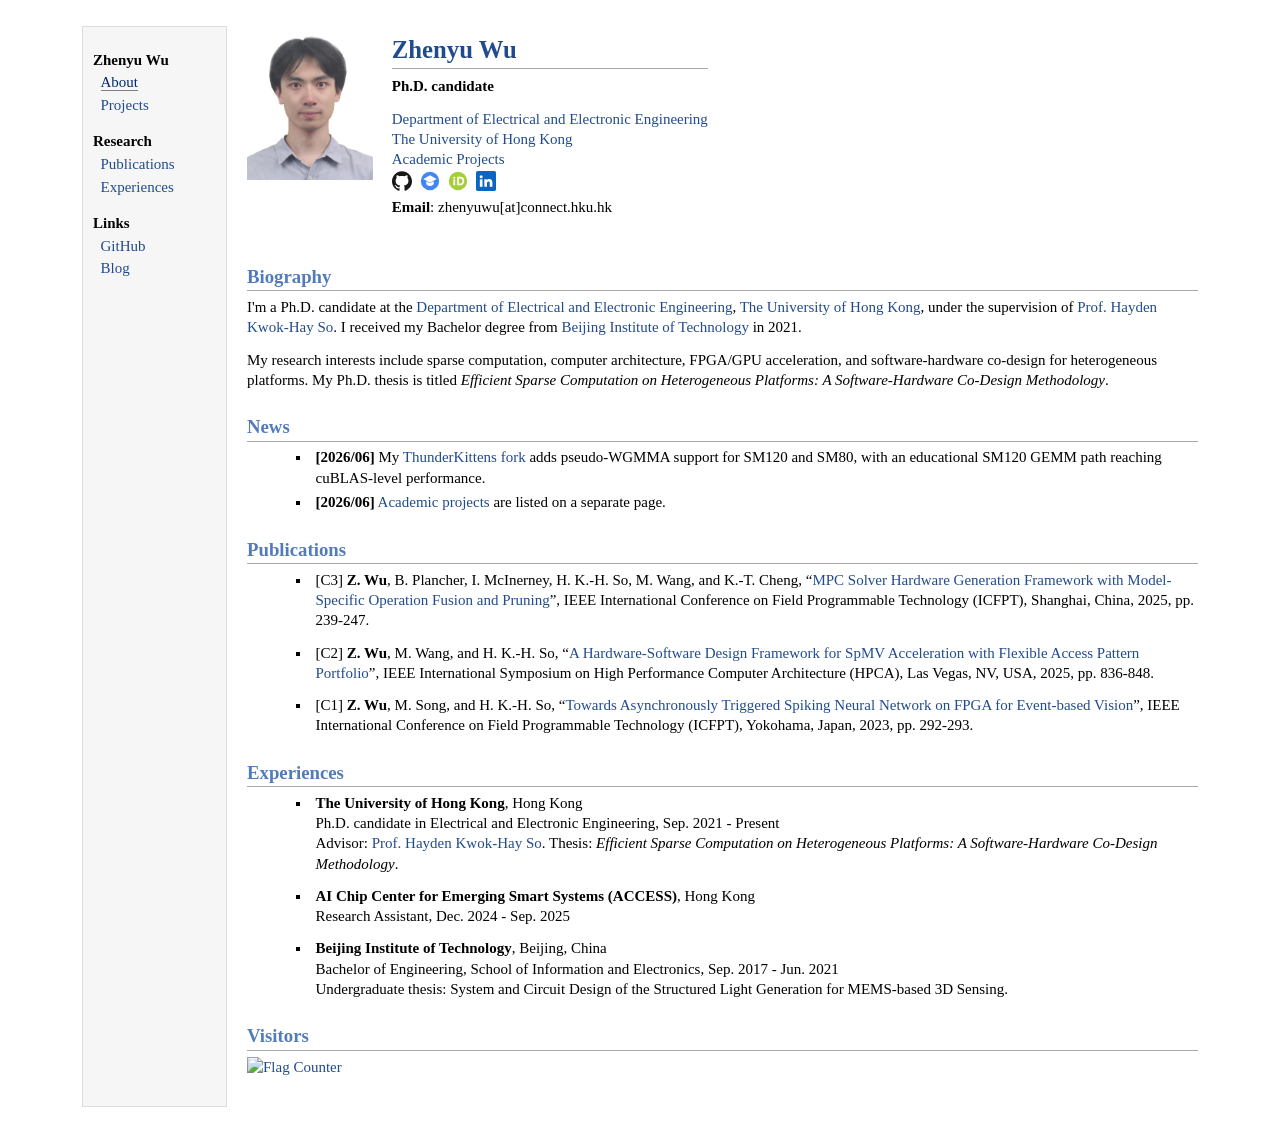
==== index.html @ 4cdd43d6 "Build academic homepage" ====
<!DOCTYPE html>
<html lang="en">
<head>
<meta name="generator" content="jemdoc, see https://github.com/jem/jemdoc" />
<meta charset="utf-8" />
<meta name="viewport" content="width=device-width, initial-scale=1" />
<link rel="stylesheet" href="site.css" type="text/css" />
<title>Zhenyu Wu</title>
</head>
<body>
<table summary="Table for page layout." id="tlayout">
<tr valign="top">
<td id="layout-menu">
<div class="menu-category">Zhenyu Wu</div>
<div class="menu-item"><a href="index.html" class="current">About</a></div>
<div class="menu-item"><a href="projects.html">Projects</a></div>
<div class="menu-category">Research</div>
<div class="menu-item"><a href="index.html#publications">Publications</a></div>
<div class="menu-item"><a href="index.html#experiences">Experiences</a></div>
<div class="menu-category">Links</div>
<div class="menu-item"><a href="https://github.com/KevinLikesDrinkingCoffee">GitHub</a></div>
<div class="menu-item"><a href="https://zywu99.bearblog.dev/">Blog</a></div>
</td>
<td id="layout-content">
<table class="imgtable"><tr><td>
<img src="assets/photo.jpeg" alt="Zhenyu Wu" width="126px" />&nbsp;</td>
<td align="left">
<h1>Zhenyu Wu</h1>
<p><b>Ph.D. candidate</b></p>
<p>
<a href="https://www.eee.hku.hk/" target="blank">Department of Electrical and Electronic Engineering</a><br />
<a href="https://www.hku.hk/" target="blank">The University of Hong Kong</a><br />
<a href="projects.html">Academic Projects</a><br />
<span class="social-links">
<a class="icon-link" href="https://github.com/KevinLikesDrinkingCoffee" target="blank" title="GitHub"><img class="inline-icon" src="assets/github-mark.svg" alt="GitHub" /></a>
<a class="icon-link" href="https://scholar.google.com/citations?user=T4tqajAAAAAJ&amp;hl=en" target="blank" title="Google Scholar"><img class="inline-icon" src="assets/google-scholar.svg" alt="Google Scholar" /></a>
<a class="icon-link" href="https://orcid.org/0009-0004-9416-7967" target="blank" title="ORCID"><img class="inline-icon" src="assets/orcid.svg" alt="ORCID" /></a>
<a class="icon-link" href="https://www.linkedin.com/in/zhenyu-w-a6935a266/" target="blank" title="LinkedIn"><img class="inline-icon" src="assets/linkedin.svg" alt="LinkedIn" /></a>
</span><br />
<b>Email</b>: zhenyuwu[at]connect.hku.hk
</p>
</td></tr></table>
<h2>Biography</h2>
<p>I'm a Ph.D. candidate at the <a href="https://www.eee.hku.hk/">Department of Electrical and Electronic Engineering</a>,
<a href="https://www.hku.hk/">The University of Hong Kong</a>, under the supervision of
<a href="https://www.eee.hku.hk/~hso/">Prof. Hayden Kwok-Hay So</a>. I received my Bachelor degree from
<a href="https://www.bit.edu.cn/">Beijing Institute of Technology</a> in 2021.</p>
<p>My research interests include sparse computation, computer architecture,
FPGA/GPU acceleration, and software-hardware co-design for heterogeneous platforms.
My Ph.D. thesis is titled <i>Efficient Sparse Computation on Heterogeneous Platforms:
A Software-Hardware Co-Design Methodology</i>.</p>
<h2>News</h2>
<ul>
<li><p><span class="news-date">[2026/06]</span> My <a href="https://github.com/KevinLikesDrinkingCoffee/ThunderKittens">ThunderKittens fork</a> adds pseudo-WGMMA support for SM120 and SM80, with an educational SM120 GEMM path reaching cuBLAS-level performance.</p>
</li>
<li><p><span class="news-date">[2026/06]</span> <a href="projects.html">Academic projects</a> are listed on a separate page.</p>
</li>
</ul>
<span id="publications"></span>
<h2>Publications</h2>
<ul>
<li><p>[C3] <b>Z. Wu</b>, B. Plancher, I. McInerney, H. K.-H. So, M. Wang, and K.-T. Cheng,
&ldquo;<a href="https://doi.org/10.1109/ICFPT67023.2025.00047" target="blank">MPC Solver Hardware Generation Framework with Model-Specific Operation Fusion and Pruning</a>&rdquo;,
IEEE International Conference on Field Programmable Technology (ICFPT), Shanghai, China, 2025, pp. 239-247.</p></li>
</ul>
<ul>
<li><p>[C2] <b>Z. Wu</b>, M. Wang, and H. K.-H. So,
&ldquo;<a href="https://doi.org/10.1109/HPCA61900.2025.00068" target="blank">A Hardware-Software Design Framework for SpMV Acceleration with Flexible Access Pattern Portfolio</a>&rdquo;,
IEEE International Symposium on High Performance Computer Architecture (HPCA), Las Vegas, NV, USA, 2025, pp. 836-848.</p></li>
</ul>
<ul>
<li><p>[C1] <b>Z. Wu</b>, M. Song, and H. K.-H. So,
&ldquo;<a href="https://doi.org/10.1109/ICFPT59805.2023.00051" target="blank">Towards Asynchronously Triggered Spiking Neural Network on FPGA for Event-based Vision</a>&rdquo;,
IEEE International Conference on Field Programmable Technology (ICFPT), Yokohama, Japan, 2023, pp. 292-293.</p></li>
</ul>
<span id="experiences"></span>
<h2>Experiences</h2>
<ul>
<li><p><b>The University of Hong Kong</b>, Hong Kong <br />
Ph.D. candidate in Electrical and Electronic Engineering, Sep. 2021 - Present <br />
Advisor: <a href="https://www.eee.hku.hk/~hso/">Prof. Hayden Kwok-Hay So</a>. Thesis: <i>Efficient Sparse Computation on Heterogeneous Platforms: A Software-Hardware Co-Design Methodology</i>.</p>
</li>
</ul>
<ul>
<li><p><b>AI Chip Center for Emerging Smart Systems (ACCESS)</b>, Hong Kong <br />
Research Assistant, Dec. 2024 - Sep. 2025</p>
</li>
</ul>
<ul>
<li><p><b>Beijing Institute of Technology</b>, Beijing, China <br />
Bachelor of Engineering, School of Information and Electronics, Sep. 2017 - Jun. 2021 <br />
Undergraduate thesis: System and Circuit Design of the Structured Light Generation for MEMS-based 3D Sensing.</p>
</li>
</ul>
<h2>Visitors</h2>
<div class="visitor-counter">
<a href="https://info.flagcounter.com/bIcn"><img src="https://s01.flagcounter.com/count/bIcn/bg_FFFFFF/txt_000000/border_CCCCCC/columns_4/maxflags_20/viewers_0/labels_0/pageviews_1/flags_0/percent_0/" alt="Flag Counter" border="0"></a>
</div>
<div id="footer">
<div id="footer-text">
Last updated 2026-06-01 00:27:55 +08. Built with <a href="https://github.com/jem/jemdoc">jemdoc</a>.
</div>
</div>
</td>
</tr>
</table>
</body>
</html>
---- site.css ----
html {
  background: #ffffff;
}

* {
  box-sizing: border-box;
}

body {
  margin: 0;
  padding: 0 0 24px;
  background: #ffffff;
  color: #000000;
  font-family: Georgia, serif;
  font-size: 15px;
  line-height: 1.35;
}

table#tlayout {
  width: min(1120px, calc(100% - 40px));
  margin: 24px auto 0;
  border: none;
  border-collapse: separate;
  background: #ffffff;
}

#layout-menu {
  width: 145px;
  padding: 0.5em 10px 1.0em;
  border: 1px solid #dddddd;
  background: #f6f6f6;
  text-align: left;
  vertical-align: top;
  white-space: nowrap;
}

#layout-content {
  padding: 0 0 2.0em 1.2em;
  border: none;
  background: #ffffff;
  text-align: left;
  vertical-align: top;
}

.menu-category {
  margin-top: 0.8em;
  padding-top: 0.2em;
  padding-bottom: 0.1em;
  font-weight: bold;
}

.menu-item {
  padding-left: 16px;
  text-indent: -16px;
}

#layout-menu a {
  line-height: 1.5em;
  margin-left: 0.5em;
}

#layout-menu a.current:link,
#layout-menu a.current:visited {
  color: #022b6d;
  border-bottom: 1px gray solid;
}

a,
a > tt,
#layout-menu a:link,
#layout-menu a:visited {
  color: #224b8d;
  text-decoration: none;
}

a:hover {
  border-bottom: 1px gray dotted;
}

#layout-menu a:hover {
  border-bottom: none;
  text-decoration: none;
}

img {
  max-width: 100%;
}

.inline-icon,
.menu-icon {
  width: 18px;
  height: 18px;
  vertical-align: -3px;
}

.social-links {
  display: inline-flex;
  align-items: center;
  gap: 8px;
  margin: 2px 0 4px;
}

.social-links .inline-icon {
  width: 20px;
  height: 20px;
}

.news-date {
  font-weight: bold;
}

.visitor-counter {
  margin-top: 0.4em;
}

.visitor-counter img {
  max-width: 100%;
  height: auto;
}

.icon-link,
.repo-link {
  display: inline-flex;
  align-items: center;
  gap: 4px;
  border-bottom: none;
}

.icon-link:hover,
.repo-link:hover {
  border-bottom: none;
}

h1,
h2,
h3 {
  color: #527bbd;
  margin-top: 0.7em;
  margin-bottom: 0.3em;
  padding-top: 0.5em;
  padding-bottom: 0.2em;
  line-height: 1.0;
  border-bottom: 1px solid #aaaaaa;
}

h1 {
  font-size: 165%;
  color: #224b8d;
}

h2 {
  padding-top: 0.8em;
  font-size: 125%;
}

h3 {
  font-size: 110%;
  border-bottom: none;
}

p {
  margin-top: 0;
  margin-bottom: 0.8em;
  padding: 0;
}

ul,
ol,
dl {
  margin-top: 0.2em;
  margin-bottom: 0.8em;
  padding-top: 0;
}

ul {
  list-style-position: outside;
  list-style-type: square;
}

li {
  margin-left: 1.6em;
  padding-left: 0.3em;
}

li p {
  margin-bottom: 0.3em;
}

table.imgtable,
table.projecttable {
  border: none;
  border-collapse: collapse;
  margin: 0 0 1.2em 0;
}

table.imgtable td,
table.projecttable td {
  border: none;
  padding: 0 1.0em 0.4em 0;
  vertical-align: top;
}

table.imgtable h1 {
  margin-top: 0;
}

table.projecttable {
  margin-top: 0.5em;
}

table.projecttable td:first-child {
  width: 280px;
}

div#footer {
  display: none;
}

@media (max-width: 700px) {
  table#tlayout,
  table#tlayout tbody,
  table#tlayout tr,
  #layout-menu,
  #layout-content {
    display: block;
    width: 100%;
  }

  table#tlayout {
    width: calc(100% - 24px);
    margin: 12px auto 0;
  }

  #layout-menu {
    box-sizing: border-box;
    margin-bottom: 16px;
    white-space: normal;
  }

  .menu-item {
    display: inline-block;
    margin-right: 1.0em;
  }

  #layout-content {
    padding: 0 0 1.5em;
  }

  table.imgtable,
  table.imgtable tbody,
  table.imgtable tr,
  table.imgtable td,
  table.projecttable,
  table.projecttable tbody,
  table.projecttable tr,
  table.projecttable td {
    display: block;
    width: 100%;
  }

  table.imgtable img {
    width: 126px;
  }

  table.projecttable td:first-child {
    width: 100%;
  }

  table.projecttable img {
    width: 100%;
    max-width: 320px;
  }
}
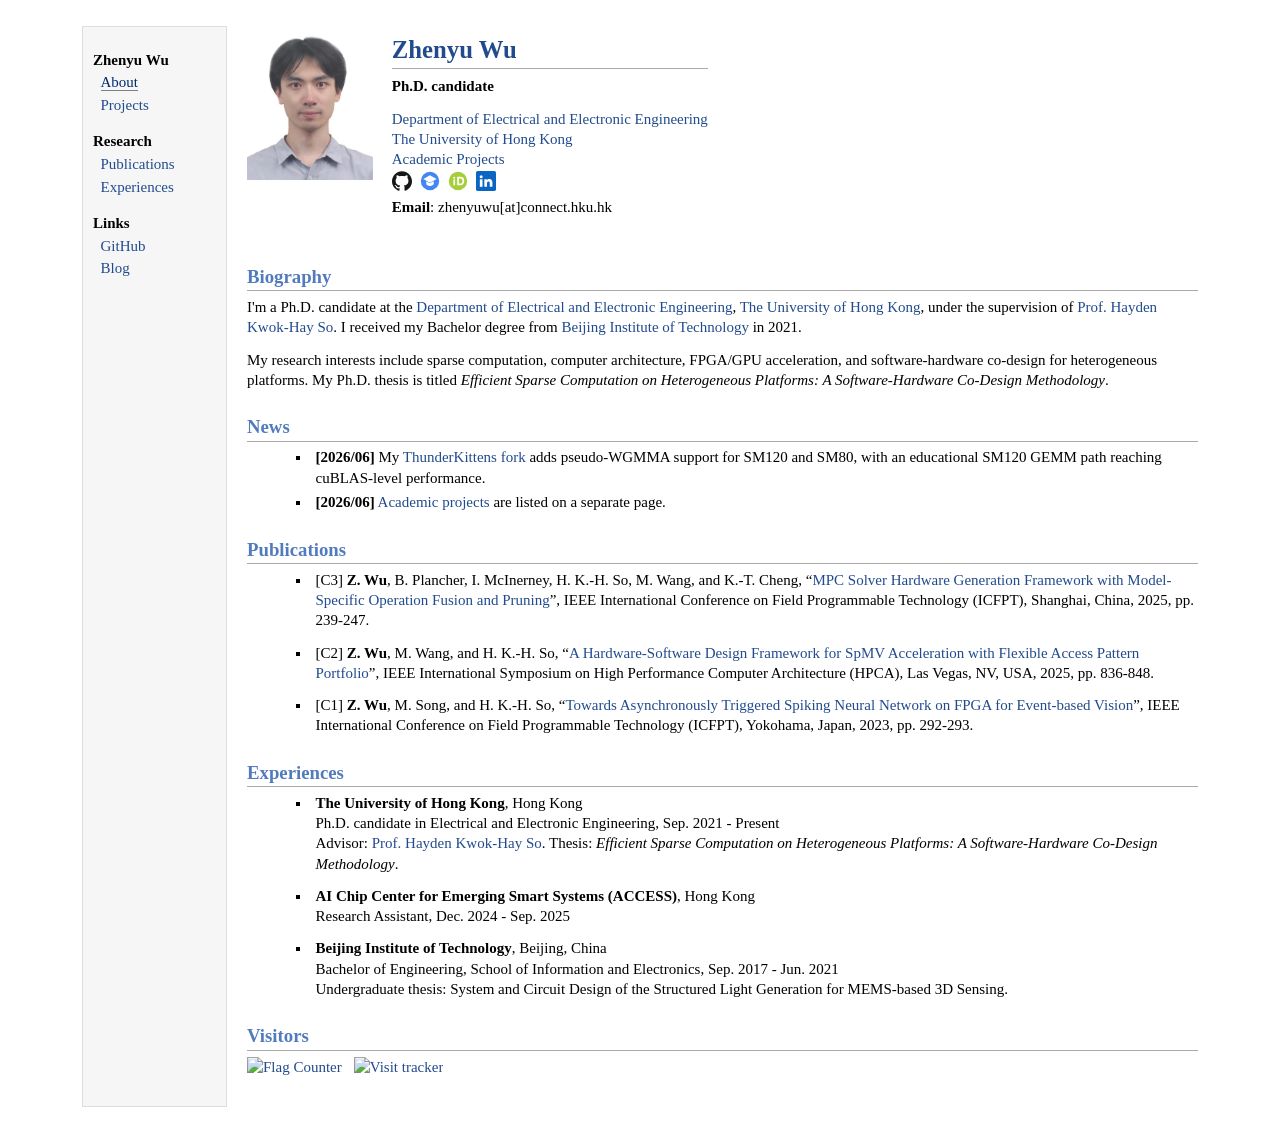
==== commit 1092d2e8: "Add visit tracker map" ====
--- a/index.html
+++ b/index.html
@@ -5,7 +5,53 @@
 <meta charset="utf-8" />
 <meta name="viewport" content="width=device-width, initial-scale=1" />
 <link rel="stylesheet" href="site.css" type="text/css" />
-<title>Zhenyu Wu</title>
+<meta name="description" content="Zhenyu Wu is a Ph.D. candidate in Electrical and Electronic Engineering at The University of Hong Kong (HKU), advised by Prof. Hayden Kwok-Hay So. His research focuses on sparse computation, FPGA/GPU acceleration, computer architecture, and software-hardware co-design." />
+<link rel="canonical" href="https://kevinlikesdrinkingcoffee.github.io/" />
+<script type="application/ld+json">
+{
+  "@context": "https://schema.org",
+  "@type": "Person",
+  "name": "Zhenyu Wu",
+  "alternateName": [
+    "Zhenyu Wu HKU",
+    "KevinLikesDrinkingCoffee"
+  ],
+  "url": "https://kevinlikesdrinkingcoffee.github.io/",
+  "image": "https://kevinlikesdrinkingcoffee.github.io/assets/photo.jpeg",
+  "jobTitle": "Ph.D. candidate",
+  "affiliation": {
+    "@type": "CollegeOrUniversity",
+    "name": "The University of Hong Kong",
+    "alternateName": "HKU",
+    "url": "https://www.hku.hk/"
+  },
+  "alumniOf": {
+    "@type": "CollegeOrUniversity",
+    "name": "Beijing Institute of Technology",
+    "url": "https://www.bit.edu.cn/"
+  },
+  "worksFor": {
+    "@type": "Organization",
+    "name": "Department of Electrical and Electronic Engineering, The University of Hong Kong",
+    "url": "https://www.eee.hku.hk/"
+  },
+  "sameAs": [
+    "https://github.com/KevinLikesDrinkingCoffee",
+    "https://scholar.google.com/citations?user=T4tqajAAAAAJ&hl=en",
+    "https://orcid.org/0009-0004-9416-7967",
+    "https://www.linkedin.com/in/zhenyu-w-a6935a266/",
+    "https://zywu99.bearblog.dev/"
+  ],
+  "knowsAbout": [
+    "Sparse computation",
+    "Computer architecture",
+    "FPGA acceleration",
+    "GPU acceleration",
+    "Software-hardware co-design"
+  ]
+}
+</script>
+<title>Zhenyu Wu | Ph.D. Candidate at HKU EEE</title>
 </head>
 <body>
 <table summary="Table for page layout." id="tlayout">
@@ -95,10 +141,11 @@
 <h2>Visitors</h2>
 <div class="visitor-counter">
 <a href="https://info.flagcounter.com/bIcn"><img src="https://s01.flagcounter.com/count/bIcn/bg_FFFFFF/txt_000000/border_CCCCCC/columns_4/maxflags_20/viewers_0/labels_0/pageviews_1/flags_0/percent_0/" alt="Flag Counter" border="0"></a>
+<a href="https://mapmyvisitors.com/web/1c4xl" title="Visit tracker"><img src="https://mapmyvisitors.com/map.png?d=mXnCLAX5BrTYJwjN1H_VUTmi90cKWYyoi7s4rnEBnjg&amp;cl=ffffff" alt="Visit tracker" /></a>
 </div>
 <div id="footer">
 <div id="footer-text">
-Last updated 2026-06-01 00:27:55 +08. Built with <a href="https://github.com/jem/jemdoc">jemdoc</a>.
+Last updated 2026-06-01 01:08:20 +08. Built with <a href="https://github.com/jem/jemdoc">jemdoc</a>.
 </div>
 </div>
 </td>
--- a/site.css
+++ b/site.css
@@ -110,6 +110,10 @@
 }
 
 .visitor-counter {
+  display: flex;
+  flex-wrap: wrap;
+  align-items: flex-start;
+  gap: 12px;
   margin-top: 0.4em;
 }
 
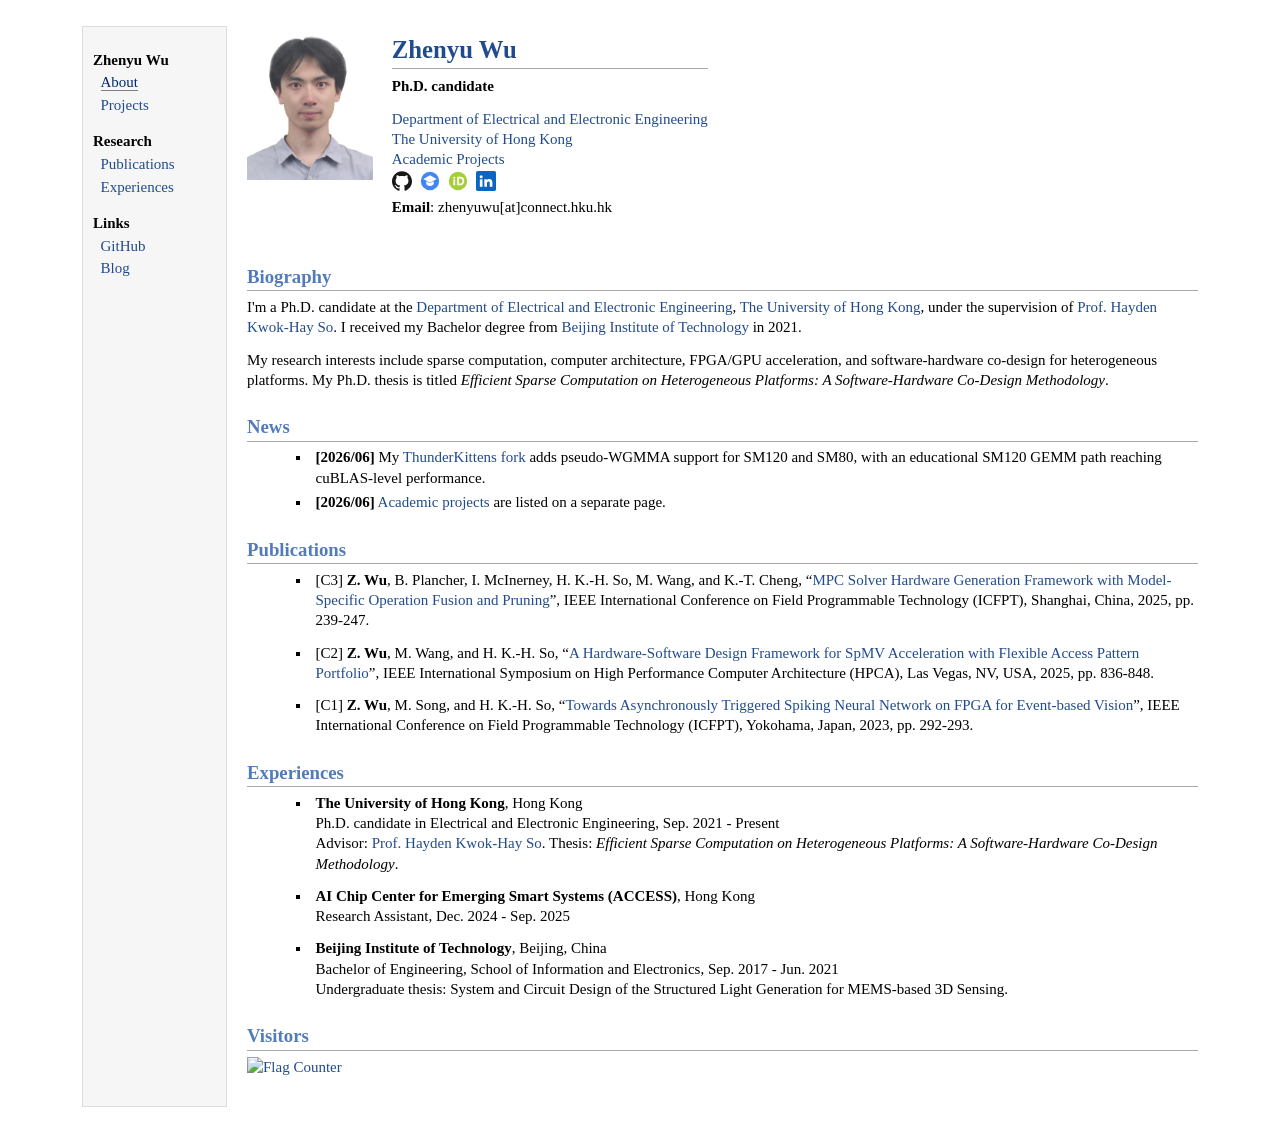
==== commit ac0a6375: "Use MapMyVisitors script widget" ====
--- a/index.html
+++ b/index.html
@@ -141,11 +141,11 @@
 <h2>Visitors</h2>
 <div class="visitor-counter">
 <a href="https://info.flagcounter.com/bIcn"><img src="https://s01.flagcounter.com/count/bIcn/bg_FFFFFF/txt_000000/border_CCCCCC/columns_4/maxflags_20/viewers_0/labels_0/pageviews_1/flags_0/percent_0/" alt="Flag Counter" border="0"></a>
-<a href="https://mapmyvisitors.com/web/1c4xl" title="Visit tracker"><img src="https://mapmyvisitors.com/map.png?d=mXnCLAX5BrTYJwjN1H_VUTmi90cKWYyoi7s4rnEBnjg&amp;cl=ffffff" alt="Visit tracker" /></a>
+<script type="text/javascript" id="mapmyvisitors" src="https://mapmyvisitors.com/map.js?d=mXnCLAX5BrTYJwjN1H_VUTmi90cKWYyoi7s4rnEBnjg&amp;cl=ffffff&amp;w=a"></script>
 </div>
 <div id="footer">
 <div id="footer-text">
-Last updated 2026-06-01 01:08:20 +08. Built with <a href="https://github.com/jem/jemdoc">jemdoc</a>.
+Last updated 2026-06-01 01:14:00 +08. Built with <a href="https://github.com/jem/jemdoc">jemdoc</a>.
 </div>
 </div>
 </td>
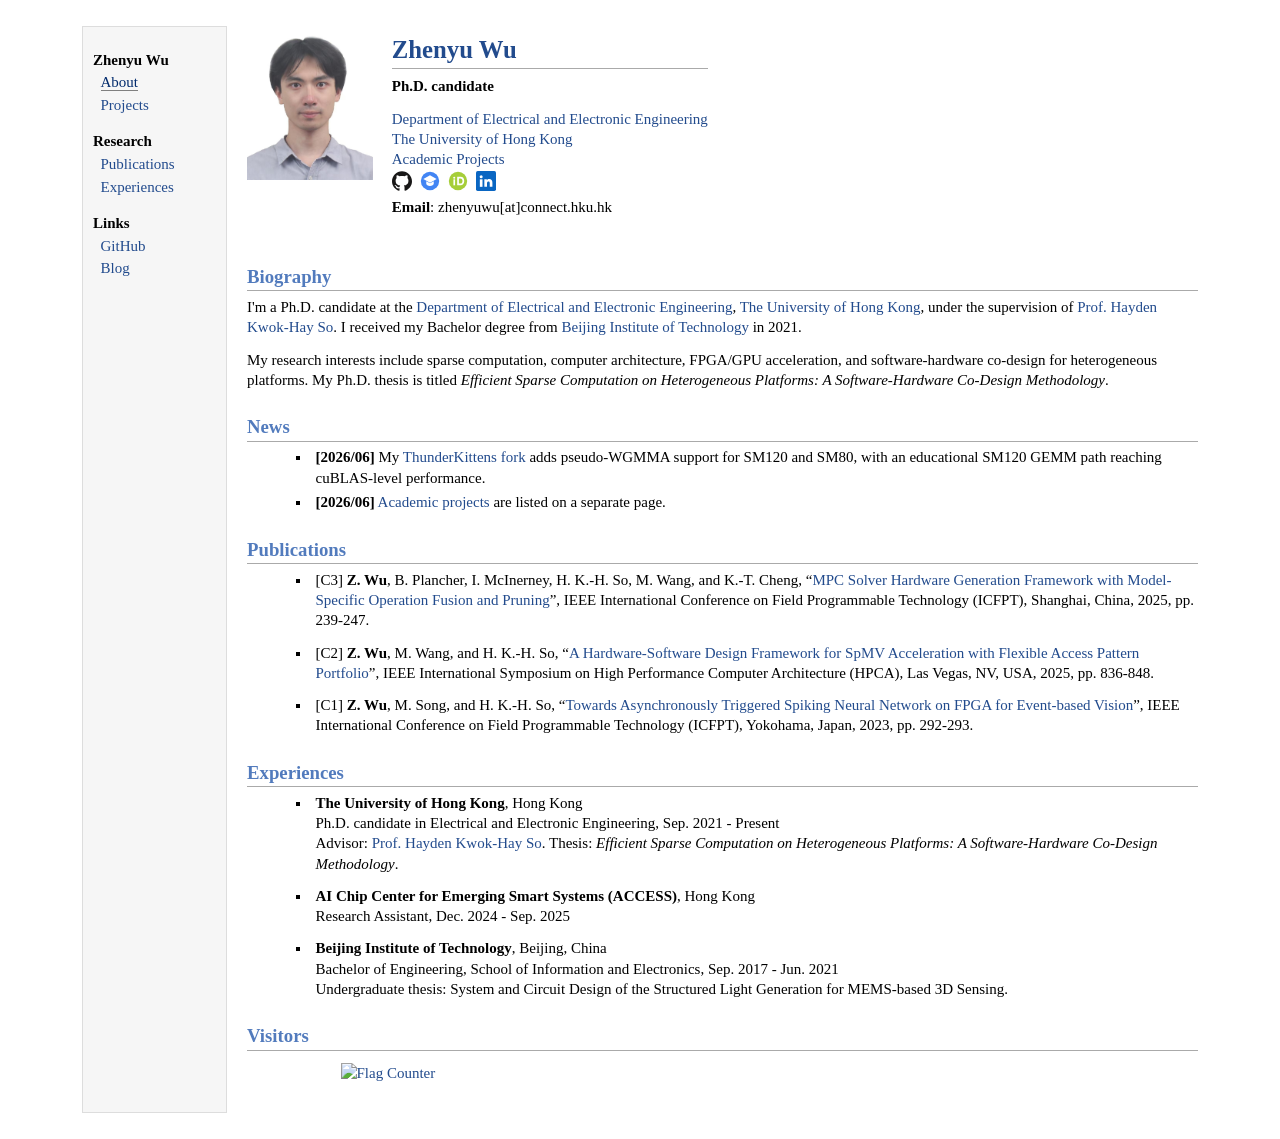
==== commit 4a4abed5: "Balance visitor widgets" ====
--- a/index.html
+++ b/index.html
@@ -140,12 +140,14 @@
 </ul>
 <h2>Visitors</h2>
 <div class="visitor-counter">
-<a href="https://info.flagcounter.com/bIcn"><img src="https://s01.flagcounter.com/count/bIcn/bg_FFFFFF/txt_000000/border_CCCCCC/columns_4/maxflags_20/viewers_0/labels_0/pageviews_1/flags_0/percent_0/" alt="Flag Counter" border="0"></a>
-<script type="text/javascript" id="mapmyvisitors" src="https://mapmyvisitors.com/map.js?d=mXnCLAX5BrTYJwjN1H_VUTmi90cKWYyoi7s4rnEBnjg&amp;cl=ffffff&amp;w=a"></script>
+<a class="flag-counter" href="https://info.flagcounter.com/bIcn"><img src="https://s01.flagcounter.com/count/bIcn/bg_FFFFFF/txt_000000/border_CCCCCC/columns_4/maxflags_20/viewers_0/labels_0/pageviews_1/flags_0/percent_0/" alt="Flag Counter" border="0"></a>
+<div class="visitor-map-widget">
+<script type="text/javascript" id="mapmyvisitors" src="https://mapmyvisitors.com/map.js?d=mXnCLAX5BrTYJwjN1H_VUTmi90cKWYyoi7s4rnEBnjg&amp;cl=ffffff&amp;w=a&amp;t=n"></script>
+</div>
 </div>
 <div id="footer">
 <div id="footer-text">
-Last updated 2026-06-01 01:14:00 +08. Built with <a href="https://github.com/jem/jemdoc">jemdoc</a>.
+Last updated 2026-06-01 10:42:03 +08. Built with <a href="https://github.com/jem/jemdoc">jemdoc</a>.
 </div>
 </div>
 </td>
--- a/site.css
+++ b/site.css
@@ -112,14 +112,32 @@
 .visitor-counter {
   display: flex;
   flex-wrap: wrap;
-  align-items: flex-start;
-  gap: 12px;
-  margin-top: 0.4em;
-}
-
-.visitor-counter img {
+  align-items: center;
+  justify-content: center;
+  gap: 20px 24px;
+  margin: 0.8em auto 0;
+}
+
+.flag-counter,
+.visitor-map-widget {
+  flex: 0 1 380px;
+  max-width: 100%;
+}
+
+.flag-counter {
+  display: flex;
+  justify-content: center;
+}
+
+.flag-counter img {
+  width: 360px;
   max-width: 100%;
   height: auto;
+}
+
+.visitor-map-widget #mapmyvisitors-widget {
+  margin: 0 !important;
+  max-width: 100%;
 }
 
 .icon-link,
